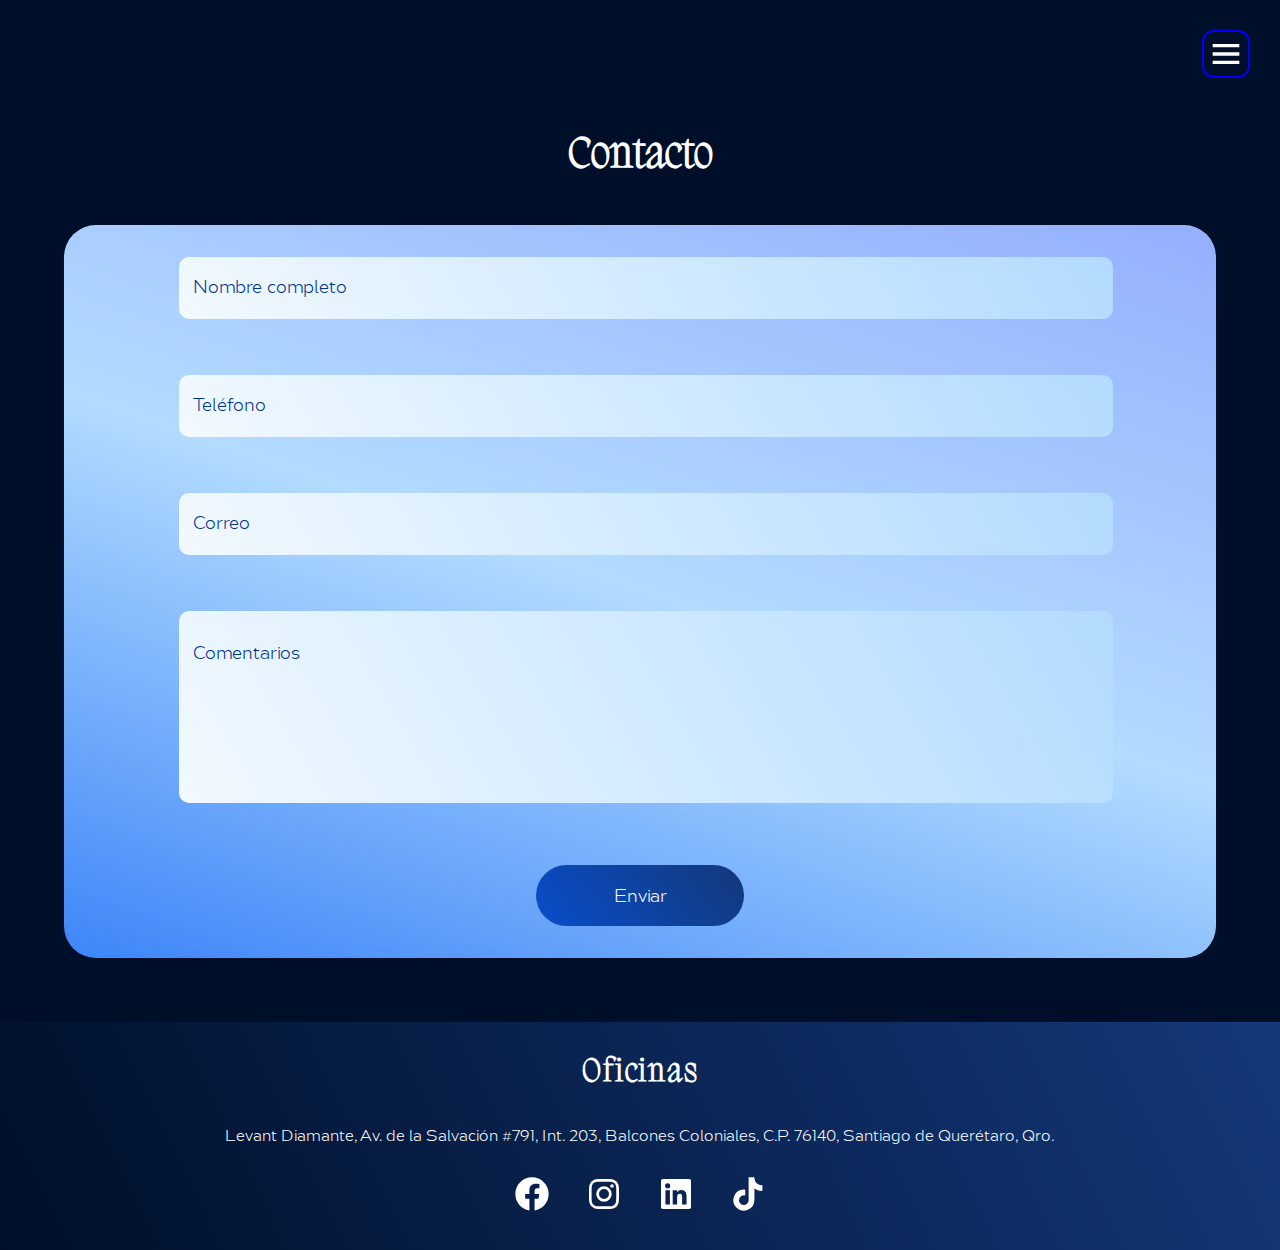
==== contacto.html @ 682bf5ca "structure and design of the pages" ====
<!DOCTYPE html>
<html lang="en">
<head>
    <meta charset="UTF-8">
    <meta http-equiv="X-UA-Compatible" content="IE=edge">
    <meta name="viewport" content="width=device-width, initial-scale=1.0">
    <title>DOOD | Contacto</title>
    <link rel="stylesheet" href="style.css">
</head>
<body class="bgcolor">
    <header class="header">
        <img src="./images/menu-white.svg" alt="Menú de navegación" class="menu menu--dark">
        <nav class="nav-menu">
            <a href="index.html" class="nav__link">Inicio</a>
            <a href="nosotros.html" class="nav__link">Nosotros</a>
            <a href="proyectos.html" class="nav__link">Proyectos</a>
            <a href="contacto.html" class="nav__link">Contacto</a>
        </nav>
    </header>
    <main class="main">
        <h2 class="title contact__title">
            Contacto
        </h2>
        <form action="" method="post" class="form">
            <div class="input-holder">
                <input type="text"  name="nombre" id="nombre" class="input" placeholder="Nombre completo">
                <label for="nombre" class="label">Nombre completo</label>
            </div>
            <div class="input-holder">
                <input type="tel" name="telefono" id="telefono" class="input" placeholder="Teléfono" minlength="10" maxlength="10">
                <label for="telefono" class="label">Teléfono</label>
            </div>
            <div class="input-holder">
                <input type="email" name="correo" id="correo" class="input" placeholder="Correo">
                <label for="correo" class="label">Correo</label>
            </div>
            <div class="input-holder">
                <textarea name="comentarios" id="comentarios" cols="30" rows="10" placeholder="Comentarios" class="input input--area"></textarea>
                <label for="comentarios" class="label label--area">Comentarios</label>
            </div>
            <button type="submit" class="button button--blue">Enviar</button>
        </form>
    </main>
    <footer class="footer footer-us">
        <section class="footer__container container">
            <h3 class="footer__title">
                Oficinas
            </h3>
            <div class="footer__address">Levant Diamante, Av. de la Salvación #791, Int. 203, Balcones Coloniales, C.P. 76140, Santiago de Querétaro, Qro.</div>
            <div class="footer__social">
                <a href="" class="footer__media">
                    <img src="./images/media/fb-white.svg" alt="Facebook">
                </a>
                <a href="" class="footer__media">
                    <img src="./images/media/ig-white.svg" alt="Instagram">
                </a>
                <a href="" class="footer__media">
                    <img src="./images/media/in-white.svg" alt="LinkedIn">
                </a>
                <a href="" class="footer__media">
                    <img src="./images/media/tiktok-white.svg" alt="TikTok">
                </a>
            </div>
        </section>
    </footer>
    <script src="main.js"></script>
</body>
</html>
---- style.css ----
:root {
    --blue: #025af5;
    --dark-blue: #14387A;
    --light-blue: #C5D2FF;
    --shadow: #14387A40;
    --king-blue: #00338A;
    --very-dark-blue: #000F29;
    --button-blue: #084ECB;
    --form-blue1: #94AFFE;
    --form-blue2: #B2DBFF;
    --form-blue3: #3D85F8;
    --input-gray: #F2F9FF;
    --input--blue: #A0B2CE;
    --black-azell: #101820;
    --green-azell: #38D430;
    --black-urbk: #0F1011;

}

@font-face {
    font-family: 'BwAleta';
    src: url('./fonts/BwAletaNo20-Light.ttf');
}

@font-face {
    font-family: 'Migra';
    src: url('./fonts/Migra-Extralight.otf');
}

* {
    box-sizing: border-box;
}

*,
*:before,
*:after {
    box-sizing: inherit;
}

.container {
    width: 90%;
    /* background-color: rgb(223, 104, 104); */
    overflow: hidden;
    margin: 0 auto;
}

body {
    margin: 0;
    font-family: BwAleta;
    min-height: 100vh;
    display: grid;
    grid-template-rows: 1fr auto;

}

.menu {
    position: fixed;
    z-index: 10;
    top: 30px;
    right: 30px;
    background-color: #fff;
    width: 40px;
    height: 40px;
    padding: 2px;
    cursor: pointer;
    border-radius: 12px;
    border: 2px solid blue;
    /* box-shadow: 0 0 6px rgba(0, 0, 0, 0.5); */

}

.nav-menu {
    position: fixed;
    top: 0;
    right: 0;
    width: 100%;
    height: 50%;
    background-color: rgba(129, 171, 182, 0.473);
    padding: 2em 0;
    display: flex;
    flex-direction: column;
    justify-content: center;
    align-items: center;
    gap: 2.4em;
    backdrop-filter: blur(2px);
    transform: translateY(-110%);
    border-bottom-left-radius: 40px;
    border-bottom-right-radius: 40px;
    transition: all 200ms ease-in-out;
}

.show {
    transform: translateY(0);
}

.nav__link {
    text-decoration: none;
    color: #fff;
    font-size: 1.2em;
}

.hero {}

.logo {
    width: 90%;
    height: 100vh;
    display: block;
    margin: 0 auto;
    object-fit: contain;
}

.hero__info {
    display: flex;
    flex-direction: column;
    align-items: center;
    gap: 1.2em;
}

.square {
    width: 95%;
    height: 180px;
    border: 2px solid var(--light-blue);
    border-radius: 45px;
    display: flex;
    justify-content: space-between;
    gap: 1em;
    align-items: center;
}

.square__title {
    height: 100%;
    width: 30%;
    text-align: center;
    line-height: 180px;
    font-size: 1.3em;
    padding: 0 20px;
    border-radius: 45px;
    transition: all 500ms ease;

}

.square__title:hover {
    box-shadow: 0 0 0px 2px var(--dark-blue);
    color: var(--blue);
    width: 100%;
}

/* .square__title:hover::after{
    content: 'Nuestra razón de hacer lo que hacemos';
    height: 100%;
    margin-left: auto;
    color: black;
    font-size: 16px;
} */
.square__title:hover+.square__paragraph {
    display: none;
}

.button {
    display: block;
    background-color: var(--dark-blue);
    border-radius: 2em;
    color: #fff;
    padding: 1em 3em;
    margin: 2em auto;
    font-size: inherit;
    font-family: BwAleta;
    border: none;
    background: -webkit-linear-gradient(50deg, var(--light-blue), var(--king-blue));
    background: linear-gradient(50deg, var(--light-blue), var(--king-blue));
}

.portfolio__title {
    text-align: center;
    margin-bottom: 5em;
}

.card {
    width: 90%;
    height: 160px;
    box-shadow: 0 0 2px 2px black;
    margin: 0 auto 2em;
    border-radius: 1em;
    box-shadow: 0px 0px 15px 2px var(--shadow);
    -webkit-box-shadow: 0px 0px 15px 2px var(--shadow);
    -moz-box-shadow: 0px 0px 15px 2px var(--shadow);
}


/* footer */
.footer {
    width: 100%;
    background: -webkit-linear-gradient(64deg, #fff, var(--light-blue));
    background: linear-gradient(64deg, #fff, var(--light-blue));
}


.footer__title {
    text-align: center;
    font-family: Migra;
    font-size: 2em;
    letter-spacing: 2px;
}

.footer__address {
    width: 90%;
    font-size: 14px;
    margin: 0 auto 2em;
    text-align: center;
    line-height: 1.5;
}

.footer__social {
    display: flex;
    margin-bottom: 2em;
    justify-content: center;
    gap: 2em;
}

.footer__media img {
    width: 40px;
    height: 40px;
}

/* Styles for page nosotros */
.bgcolor {
    background-color: var(--very-dark-blue);
}

.main {
    background-color: var(--very-dark-blue);
    color: #FFF;
    width: 100%;
    overflow: hidden;
    font-family: Migra;
}

.menu--dark {
    background-color: var(--very-dark-blue);
    color: #FFF;
}

.title {
    font-family: Migra;
    font-size: 2.7em;
    margin: 3em 0 1.6em;
    text-align: center;
}

.team {
    display: flex;
    flex-wrap: wrap;
    justify-content: center;
    gap: 2em;
    width: 90%;
    margin: 0 auto;
}

.team__content {
    display: flex;
    flex-direction: column;
    justify-content: center;
    align-items: center;
}

.avatar__container {
    width: 140px;
    background: var(--king-blue);
    box-shadow: 0 0 20px 5px var(--king-blue);
    border-radius: 50%;
}

.avatar {
    width: 100%;
    display: block;
}

.avatar__name {
    font-size: 1.2em;
    margin-bottom: 0;
    letter-spacing: 1.4px;
}

.avatar__info {
    margin-top: 4px;
    font-size: 11px;
    font-family: BwAleta;
}

/* Styles for metodology */
.metodology {
    display: flex;
    flex-direction: column;
    width: 90%;
    margin: 0 auto;
}

.metodology__title {
    margin: 2em 0 1em;
}

.metodology__content {
    display: flex;
    flex-wrap: wrap;
    justify-content: center;
    align-items: center;
    row-gap: 4em;
}

.metodology__item {
    width: 140px;
    height: 140px;
    padding: 1em;
    display: flex;
    flex-direction: column;
    justify-content: center;
    align-items: center;

}

.metodology__img {
    display: block;
    width: auto;
    height: 130px;
    opacity: 0.5;
}

.metodology__text {
    font-family: BwAleta;
    margin-top: 2em;
}

/* Styles for allies section  */
.allies {
    background-color: #FFF;
    border-radius: 1em;
    color: #000;
    width: 90%;
    margin: 0 auto;
}

.allies__title {
    padding-top: 1em;
    margin-top: 2em;
}

.allies__content {
    width: 100%;
    display: flex;
    flex-wrap: wrap;
    justify-content: center;
    align-items: center;
    margin: 0 auto 7em;
    padding-bottom: 2em;
    gap: 1em;
}

.ally__item {
    border: 1px solid var(--king-blue);
    width: 120px;
    height: 45px;
    display: flex;
    align-items: center;
    padding: 1em;
    border-radius: 1em;
    transition: all 100ms ease-in;
}

.ally__container-icon {
    margin: 0;
    width: 50px;
    height: 55px;
    display: grid;
    place-items: center;
}

.ally__icon {
    width: 35px;
    height: 50px;
    -webkit-mask-size: 100%;
    mask-size: 100%;
    -webkit-mask-repeat: no-repeat;
    mask-repeat: no-repeat;
    -webkit-mask-position: center;
    mask-position: center;
}

.ally__logo {
    display: block;
    width: 65px;
    margin-left: auto;
    -webkit-mask-size: 100%;
    -webkit-mask-repeat: no-repeat;
    mask-repeat: no-repeat;
    -webkit-mask-position: center;
    mask-position: center;
    mask-size: 100%;
}
.icon--azell{
    -webkit-mask-image: url('./images/allies/Icono\ azell.svg');
    mask-image: url('./images/allies/Icono\ azell.svg');
    background-color: black;  
}
.ally__item--azell:hover{
    background-color: var(--black-azell); 
    box-shadow: 0 4px 10px var(--black-azell);
    /* transform: scale(1.001); */
    border: none;
}
.ally__item--azell:hover .icon--azell{
    background-color: var(--green-azell); 
}
.ally__logo--azell{
    height: 50px;
    -webkit-mask-image: url('./images/allies/Azell.svg');
    mask-image: url('./images/allies/Azell.svg');
    background-color: black;  
    
}
.ally__item--azell:hover .ally__logo--azell{
    background-color: #FFF; 
}
.ally__item--urbk:hover{
    background-color: var(--black-urbk); 
    box-shadow: 0 4px 10px var(--black-urbk);
    transform: scale(1.001);
    border: none;
}
.ally__item--urbk:hover .icon--urbk{
    background-color: #fff;
}
.icon--urbk{
    -webkit-mask-image: url('./images/allies/U.svg');
    mask-image: url('./images/allies/U.svg');
    background-color: black;  
}
.ally__item--urbk:hover .ally__logo--urbk{
    background-color: #FFF; 
}
.ally__logo--urbk{
    height: 50px;
    -webkit-mask-image: url('./images/allies/Urbk.svg');
    mask-image: url('./images/allies/Urbk.svg');
    background-color: black; 
}


.footer-us {
    background: -webkit-linear-gradient(64deg, var(--very-dark-blue), var(--dark-blue));
    background: linear-gradient(64deg, var(--very-dark-blue), var(--dark-blue));
    color: #FFF;
}

/* Styles for projects page */
.projects {
    margin-bottom: 6em;
}

.projects__title {
    margin-left: auto;
    margin-right: auto;
    width: 70%;
    color: var(--very-dark-blue);
}

.button--blue {
    width: 192px;
    padding: 1.3em 0.5em;
    background: -webkit-linear-gradient(50deg, var(--button-blue), var(--dark-blue));
    background: linear-gradient(50deg, var(--button-blue), var(--dark-blue));
}

/* Styles for contact page */
.contact__title {
    margin-bottom: 1em;
}

.form {
    min-height: 640px;
    width: 90%;
    display: flex;
    flex-direction: column;
    margin: 0 auto 4em;
    align-items: center;
    background: -webkit-linear-gradient(199deg, var(--form-blue1), var(--form-blue2), var(--form-blue3));
    background: linear-gradient(199deg, var(--form-blue1), var(--form-blue2), var(--form-blue3));
    border-radius: 2em;
}

.input-holder {
    transition: 300ms all;
    width: 80%;
}

.label {
    display: block;
    font-size: 1em;
    padding-left: 14px;
    padding-top: 4px;
    font-family: BwAleta;
    color: var(--king-blue);
    transform: translateY(-46px);
    transform-origin: 0 0;
    transition: all 300ms;
}
.label--area{
    transform: translateY(-170px);
}

.input {
    width: 100%;
    height: 60px;
    padding-left: 10px;
    border: none;
    border-radius: 10px;
    font-size: 1em;
    font-family: BwAleta;
    color: var(--king-blue);
    box-shadow: none;
    background: -webkit-linear-gradient(59deg, var(--input-gray), var(--form-blue2));
    background: linear-gradient(59deg, var(--input-gray), var(--form-blue2));
    transition: all 500ms;
}
.input:focus{
    outline: none;
}

.input::placeholder {
    color: transparent;
}

.input:focus+.label,
.input:not(:placeholder-shown)+.label {
    opacity: 0.8;
    transform: translateY(-60px) scale(0.6);
}
.input--area:focus+.label,
.input--area:not(:placeholder-shown)+.label {
    opacity: 0.8;
    transform: translateY(-190px) scale(0.6);
}

.input:first-child {
    margin-top: 2em;
}

.input--area {
    height: 160px;
    resize: none;
    padding-top: 30px;
}
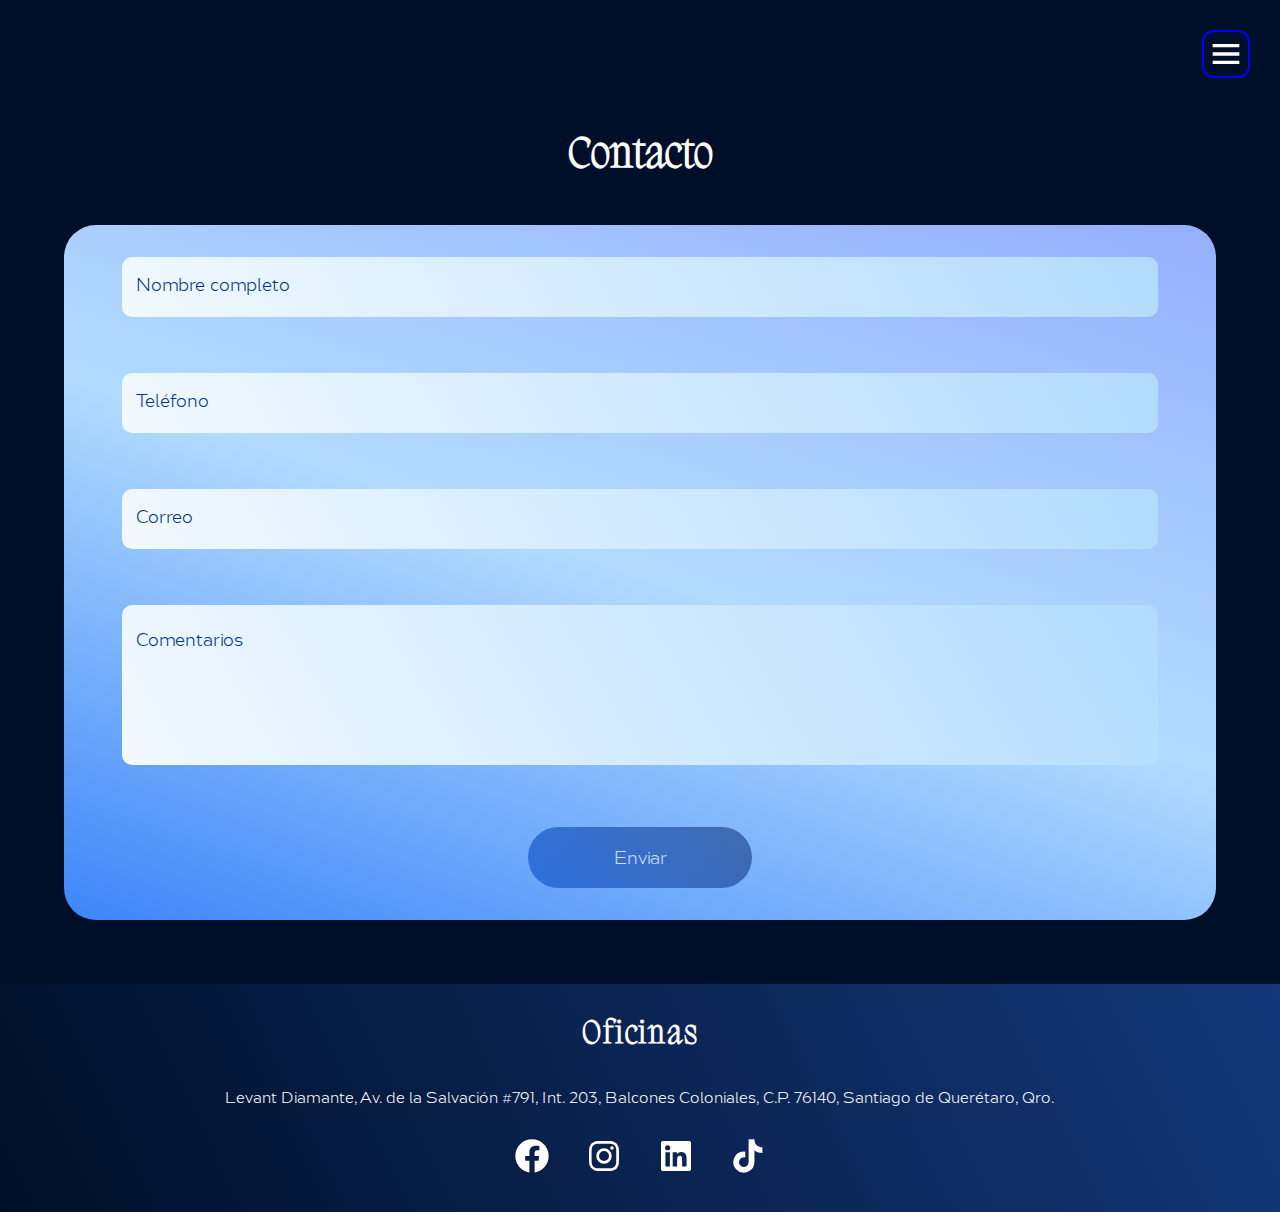
==== commit 4840ede8: "feat: form validation" ====
--- a/contacto.html
+++ b/contacto.html
@@ -14,7 +14,7 @@
             <a href="index.html" class="nav__link">Inicio</a>
             <a href="nosotros.html" class="nav__link">Nosotros</a>
             <a href="proyectos.html" class="nav__link">Proyectos</a>
-            <a href="contacto.html" class="nav__link">Contacto</a>
+            <a href="contacto.html" class="nav__link active">Contacto</a>
         </nav>
     </header>
     <main class="main">
@@ -23,22 +23,22 @@
         </h2>
         <form action="" method="post" class="form">
             <div class="input-holder">
-                <input type="text"  name="nombre" id="nombre" class="input" placeholder="Nombre completo">
+                <input type="text"  name="nombre" id="nombre" class="input" placeholder="Nombre completo" required oninput="toggleButton()">
                 <label for="nombre" class="label">Nombre completo</label>
             </div>
             <div class="input-holder">
-                <input type="tel" name="telefono" id="telefono" class="input" placeholder="Teléfono" minlength="10" maxlength="10">
+                <input type="tel" name="telefono" id="telefono" class="input" placeholder="Teléfono" minlength="10" maxlength="10" required oninput="toggleButton()">
                 <label for="telefono" class="label">Teléfono</label>
             </div>
             <div class="input-holder">
-                <input type="email" name="correo" id="correo" class="input" placeholder="Correo">
+                <input type="email" name="correo" id="correo" class="input" placeholder="Correo" required oninput="toggleButton()">
                 <label for="correo" class="label">Correo</label>
             </div>
             <div class="input-holder">
                 <textarea name="comentarios" id="comentarios" cols="30" rows="10" placeholder="Comentarios" class="input input--area"></textarea>
                 <label for="comentarios" class="label label--area">Comentarios</label>
             </div>
-            <button type="submit" class="button button--blue">Enviar</button>
+            <button type="submit" class="button button--blue" id="btn_send" disabled>Enviar</button>
         </form>
     </main>
     <footer class="footer footer-us">
--- a/style.css
+++ b/style.css
@@ -14,6 +14,20 @@
     --black-azell: #101820;
     --green-azell: #38D430;
     --black-urbk: #0F1011;
+    --black-tarky: #161C21;
+    --red-tarky: #F32735;
+    --white-billnex: #F3F7F9;
+    --yellow-billnex: #FFCA29;
+    --orange-billnex: #F79720;
+    --white-xride: #EDF1F9;
+    --blue-sheltec: #0A1930;
+    --pink-volk: #FF004A;
+    --pink-real: #F3B2DB;
+    --white-kurgan: #F6FAF5;
+    --blue-kurgan: #65C6C1;
+    --black-vivac: #042224;
+    --orange-tb:#FF5100;
+    --black-bruker:#2D2A26;
 
 }
 
@@ -55,7 +69,7 @@
 
 .menu {
     position: fixed;
-    z-index: 10;
+    z-index: 11;
     top: 30px;
     right: 30px;
     background-color: #fff;
@@ -74,15 +88,17 @@
     top: 0;
     right: 0;
     width: 100%;
-    height: 50%;
-    background-color: rgba(129, 171, 182, 0.473);
+    height: 260px;
+    background-color: rgba(176, 169, 218, 0.473);
     padding: 2em 0;
     display: flex;
     flex-direction: column;
     justify-content: center;
     align-items: center;
     gap: 2.4em;
-    backdrop-filter: blur(2px);
+    z-index: 10;
+    backdrop-filter: blur(4px);
+    -webkit-backdrop-filter: blur(4px);
     transform: translateY(-110%);
     border-bottom-left-radius: 40px;
     border-bottom-right-radius: 40px;
@@ -98,15 +114,36 @@
     color: #fff;
     font-size: 1.2em;
 }
+.active{
+    color: var(--blue);
+}
 
 .hero {}
-
+/* .hero{
+    width: 100%;
+    background-image: url('./images/Aros.svg');
+    background-repeat: no-repeat;
+    background-position: -50% top;
+    background-size: contain;
+} */
+.aro__container{
+    margin: 0;
+    width: 100%;
+    transform: translateY(-50%);
+}
+.aro__img{
+    width: 100%;
+    display: block;
+}
 .logo {
     width: 90%;
-    height: 100vh;
+    /* height: 50vh; */
     display: block;
-    margin: 0 auto;
+    margin: 0 auto 14em;
     object-fit: contain;
+}
+*{
+    border: 1px solid reda;
 }
 
 .hero__info {
@@ -114,6 +151,7 @@
     flex-direction: column;
     align-items: center;
     gap: 1.2em;
+    width: 100%;
 }
 
 .square {
@@ -129,30 +167,56 @@
 
 .square__title {
     height: 100%;
-    width: 30%;
-    text-align: center;
+    width: 90px;
     line-height: 180px;
     font-size: 1.3em;
-    padding: 0 20px;
     border-radius: 45px;
     transition: all 500ms ease;
-
+    box-shadow: 0 0 0px 2px var(--dark-blue);
+    overflow: hidden;
+    display: flex;
+
+}
+.question{
+    width: 90px;
+    /* text-align: center; */
+    padding: 0 18px;
+}
+.question--padding{
+    padding: 0 14px;
+}
+.square__paragraph--hide{
+    width: 0;
+    opacity: 0;
+    /* width: 100%; */
+    color: #000;
+    font-size: 16px;
+    
+    line-height: 1.5;
+    display: grid;
+    place-items: center;
+}
+.square__paragraph{
+    width: calc( 100% - 90px);
+    text-align: center;
 }
 
 .square__title:hover {
     box-shadow: 0 0 0px 2px var(--dark-blue);
     color: var(--blue);
-    width: 100%;
-}
-
-/* .square__title:hover::after{
-    content: 'Nuestra razón de hacer lo que hacemos';
-    height: 100%;
-    margin-left: auto;
-    color: black;
-    font-size: 16px;
-} */
-.square__title:hover+.square__paragraph {
+    text-align: left;
+    width: 100%;
+}
+
+.square__title:hover .square__paragraph--hide {
+    opacity: 1;
+    margin-left: 2em;
+    width: auto;
+  
+}
+
+.square__title:hover~.square__paragraph {
+    width: 0;
     display: none;
 }
 
@@ -168,14 +232,17 @@
     border: none;
     background: -webkit-linear-gradient(50deg, var(--light-blue), var(--king-blue));
     background: linear-gradient(50deg, var(--light-blue), var(--king-blue));
-}
+    cursor: pointer;
+
+}
+
 
 .portfolio__title {
     text-align: center;
-    margin-bottom: 5em;
-}
-
-.card {
+    margin-bottom: 2em;
+}
+
+/* .card {
     width: 90%;
     height: 160px;
     box-shadow: 0 0 2px 2px black;
@@ -184,7 +251,15 @@
     box-shadow: 0px 0px 15px 2px var(--shadow);
     -webkit-box-shadow: 0px 0px 15px 2px var(--shadow);
     -moz-box-shadow: 0px 0px 15px 2px var(--shadow);
-}
+} */
+.card__img{
+    width: 100%;
+    margin: 0 auto;
+    /* box-shadow: 0px 0px 15px 2px var(--shadow);
+    -webkit-box-shadow: 0px 0px 15px 2px var(--shadow);
+    -moz-box-shadow: 0px 0px 15px 2px var(--shadow); */
+}
+
 
 
 /* footer */
@@ -265,8 +340,8 @@
 
 .avatar__container {
     width: 140px;
-    background: var(--king-blue);
-    box-shadow: 0 0 20px 5px var(--king-blue);
+    background: #3e71cb;
+    box-shadow: 0 0 20px 5px #3e71cb;
     border-radius: 50%;
 }
 
@@ -358,7 +433,7 @@
 .ally__item {
     border: 1px solid var(--king-blue);
     width: 120px;
-    height: 45px;
+    height: 40px;
     display: flex;
     align-items: center;
     padding: 1em;
@@ -377,8 +452,8 @@
 .ally__icon {
     width: 35px;
     height: 50px;
-    -webkit-mask-size: 100%;
-    mask-size: 100%;
+    -webkit-mask-size: contain;
+    mask-size: contain;
     -webkit-mask-repeat: no-repeat;
     mask-repeat: no-repeat;
     -webkit-mask-position: center;
@@ -396,54 +471,340 @@
     mask-position: center;
     mask-size: 100%;
 }
-.icon--azell{
+
+.icon--azell {
     -webkit-mask-image: url('./images/allies/Icono\ azell.svg');
     mask-image: url('./images/allies/Icono\ azell.svg');
-    background-color: black;  
-}
-.ally__item--azell:hover{
-    background-color: var(--black-azell); 
+    background-color: black;
+}
+
+.ally__item--azell:hover {
+    background-color: var(--black-azell);
     box-shadow: 0 4px 10px var(--black-azell);
-    /* transform: scale(1.001); */
-    border: none;
-}
-.ally__item--azell:hover .icon--azell{
-    background-color: var(--green-azell); 
-}
-.ally__logo--azell{
+    border: 1px solid var(--black-azell);
+}
+
+.ally__item--azell:hover .icon--azell {
+    background-color: var(--green-azell);
+}
+
+.ally__logo--azell {
     height: 50px;
     -webkit-mask-image: url('./images/allies/Azell.svg');
     mask-image: url('./images/allies/Azell.svg');
-    background-color: black;  
-    
-}
-.ally__item--azell:hover .ally__logo--azell{
-    background-color: #FFF; 
-}
-.ally__item--urbk:hover{
-    background-color: var(--black-urbk); 
+    background-color: black;
+
+}
+
+.ally__item--azell:hover .ally__logo--azell {
+    background-color: #FFF;
+}
+
+/* Urbk */
+.ally__item--urbk:hover {
+    background-color: var(--black-urbk);
     box-shadow: 0 4px 10px var(--black-urbk);
-    transform: scale(1.001);
-    border: none;
-}
-.ally__item--urbk:hover .icon--urbk{
-    background-color: #fff;
-}
-.icon--urbk{
-    -webkit-mask-image: url('./images/allies/U.svg');
-    mask-image: url('./images/allies/U.svg');
-    background-color: black;  
-}
-.ally__item--urbk:hover .ally__logo--urbk{
-    background-color: #FFF; 
-}
-.ally__logo--urbk{
+    border: 1px solid var(--black-urbk);
+}
+
+.ally__item--urbk:hover .icon--urbk {
+    background-image: url('./images/allies/Icono_UrbkLegal@3x2.png');
+}
+
+.icon--urbk {
+    background-image: url('./images/allies/U.svg');
+    background-size:  contain;
+    background-repeat:  no-repeat;
+    background-position:  center;
+}
+
+.ally__item--urbk:hover .ally__logo--urbk {
+    background-color: #FFF;
+}
+
+.ally__logo--urbk {
     height: 50px;
     -webkit-mask-image: url('./images/allies/Urbk.svg');
     mask-image: url('./images/allies/Urbk.svg');
-    background-color: black; 
-}
-
+    background-color: black;
+}
+
+/* tarky */
+.icon--tarky {
+    -webkit-mask-image: url('./images/allies/T.svg');
+    mask-image: url('./images/allies/T.svg');
+    background-color: black;
+}
+
+.ally__item--tarky:hover {
+    background-color: var(--black-tarky);
+    box-shadow: 0 4px 10px var(--black-tarky);
+    border: 1px solid var(--black-tarky);
+}
+
+.ally__item--tarky:hover .icon--tarky {
+    background-color: var(--red-tarky);
+}
+
+.ally__logo--tarky {
+    height: 50px;
+    -webkit-mask-image: url('./images/allies/Tarky.svg');
+    mask-image: url('./images/allies/Tarky.svg');
+    background-color: black;
+
+}
+
+.ally__item--tarky:hover .ally__logo--tarky {
+    background-color: #FFF;
+}
+
+/* billnex */
+.icon--billnex {
+    -webkit-mask-image: url('./images/allies/Billnex\ icon.svg');
+    mask-image: url('./images/allies/Billnex\ icon.svg');
+    background-color: black;
+}
+
+.ally__item--billnex:hover {
+    background: -webkit-linear-gradient(64deg, var(--yellow-billnex), var(--orange-billnex));
+    background: linear-gradient(64deg, var(--yellow-billnex), var(--orange-billnex));
+    box-shadow: 0 4px 10px rgb(20, 20, 20);
+    /* border: 1px solid var(--yellow-billnex); */
+    border-image: -webkit-linear-gradient(64deg, var(--yellow-billnex), var(--orange-billnex));
+    border-image: linear-gradient(64deg, var(--yellow-billnex), var(--orange-billnex));
+    border-width: 1px;
+    border-style: solid;
+
+}
+
+.ally__item--billnex:hover .icon--billnex {
+    background-color: var(--white-billnex);
+}
+
+.ally__logo--billnex {
+    height: 50px;
+    -webkit-mask-image: url('./images/allies/Billnex\ logo.svg');
+    mask-image: url('./images/allies/Billnex\ logo.svg');
+    background-color: black;
+
+}
+
+.ally__item--billnex:hover .ally__logo--billnex {
+    background-color: var(--white-billnex);
+}
+
+/* xride */
+.icon--xride {
+    -webkit-mask-image: url('./images/allies/Xride\ icon.svg');
+    mask-image: url('./images/allies/Xride\ icon.svg');
+    background: #000;
+}
+
+.ally__item--xride:hover {
+    background: #000;
+    box-shadow: 0 4px 10px #000;
+    border: 1px solid #000;
+}
+
+.ally__item--xride:hover .icon--xride {
+    background-color: var(--white-xride);
+}
+
+.ally__logo--xride {
+    height: 50px;
+    background-image: url('./images/allies/Xride-logo.svg');
+    background-size:  contain;
+    background-repeat:  no-repeat;
+    background-position:  center;
+}
+
+.ally__item--xride:hover .ally__logo--xride {
+    background-image: url('./images/allies/Xride-logo-white.svg');
+}
+/* Bruker */
+.icon--bruker {
+    background-image: url('./images/allies/Escudo.svg');
+    background-size:  contain;
+    background-repeat:  no-repeat;
+    background-position:  center;
+}
+
+.ally__item--bruker:hover {
+    background: var(--black-bruker);
+    box-shadow: 0 4px 10px #000;
+    border: 1px solid var(--black-bruker);
+}
+
+.ally__item--bruker:hover .icon--bruker {
+    background-image: url('./images/allies/Escudo@3x.png');
+}
+
+.ally__logo--bruker {
+    height: 50px;
+    background-image: url('./images/allies/Bruker.svg');
+    background-size:  contain;
+    background-repeat:  no-repeat;
+    background-position:  center;
+}
+.ally__item--bruker:hover .ally__logo--bruker {
+    background-image: url('./images/allies/Bruker@3x.png');
+}
+/* sheltec */
+.icon--sheltec {
+    -webkit-mask-image: url('./images/allies/Sheltec\ icon.svg');
+    mask-image: url('./images/allies/Sheltec\ icon.svg');
+    background-color: #000;
+}
+
+.ally__item--sheltec:hover {
+    background: var(--blue-sheltec);
+    box-shadow: 0 4px 10px var(--blue-sheltec);
+    border: 1px solid var(--blue-sheltec);
+}
+
+.ally__item--sheltec:hover .icon--sheltec {
+    background-color: #fff;
+}
+
+.ally__logo--sheltec {
+    height: 50px;
+    background-image: url('./images/allies/Sheltec\ logo.svg');
+    background-size:  contain;
+    background-repeat:  no-repeat;
+    background-position:  center;
+
+}
+
+.ally__item--sheltec:hover .ally__logo--sheltec {
+    background-image: url('./images/allies/Sheltec\ logo-white.svg');
+}
+
+/* Volk */
+.icon--volk {
+    background-image: url('./images/allies/Icono\ volk.svg');
+    background-size:  contain;
+    background-repeat:  no-repeat;
+    background-position:  center;
+}
+
+.ally__item--volk:hover {
+    background: var(--pink-volk);
+    box-shadow: 0 4px 10px #000;
+    border: 1px solid var(--pink-volk);
+}
+
+.ally__item--volk:hover .icon--volk {
+    background-image: url('./images/allies/icono\ metal\ volk@3x2.png');
+}
+
+.ally__logo--volk {
+    height: 50px;
+    -webkit-mask-image: url('./images/allies/Logo\ volk.svg');
+    mask-image: url('./images/allies/Logo\ volk.svg');
+    background-color: #000;
+}
+
+.ally__item--volk:hover .ally__logo--volk {
+    background-color: #fff;
+}
+
+/* TigerBox */
+.icon--tb {
+    background-image: url('./images/allies/Icono\ negro\ tb.svg');
+    background-size:  contain;
+    background-repeat:  no-repeat;
+    background-position:  center;
+}
+
+.ally__item--tb:hover {
+    background: var(--orange-tb);
+    box-shadow: 0 4px 10px #000;
+    border: 1px solid var(--orange-tb);
+}
+
+.ally__item--tb:hover .icon--tb {
+    background-image: url('./images/allies/Icono\ tb@3x.png');
+}
+
+.ally__logo--tb {
+    height: 50px;
+    -webkit-mask-image: url('./images/allies/tb.svg');
+    mask-image: url('./images/allies/tb.svg');
+    background-color: #000;
+}
+
+/* Real Arteaga */
+.icon--real {
+    -webkit-mask-image: url('./images/allies/Icono.svg');
+    mask-image: url('./images/allies/Icono.svg');
+    background-color: #000;
+}
+
+.ally__item--real:hover {
+    background: var(--pink-real);
+    box-shadow: 0 4px 10px #000;
+    border: 1px solid var(--pink-real);
+}
+
+.ally__logo--real {
+    height: 50px;
+    -webkit-mask-image: url('./images/allies/Real.svg');
+    mask-image: url('./images/allies/Real.svg');
+    background-color: #000;
+}
+
+/* Kurgan*/
+.icon--kurgan {
+    -webkit-mask-image: url('./images/allies/Kurgan\ icon.svg');
+    mask-image: url('./images/allies/Kurgan\ icon.svg');
+    background-color: #000;
+}
+
+.ally__item--kurgan:hover {
+    background: -webkit-linear-gradient(64deg, var(--white-kurgan), var(--blue-kurgan));
+    background: linear-gradient(64deg, var(--white-kurgan), var(--blue-kurgan));
+    box-shadow: 0 4px 10px #000;
+    /* border: 1px solid var(--blue-kurgan); */
+    border-image: -webkit-linear-gradient(64deg, var(--white-kurgan), var(--blue-kurgan));
+    border-image: linear-gradient(64deg, var(--white-kurgan), var(--blue-kurgan));
+    border-width: 1px;
+    border-style: solid;
+}
+
+.ally__logo--kurgan {
+    height: 50px;
+    -webkit-mask-image: url('./images/allies/Kurgan\ logo.svg');
+    mask-image: url('./images/allies/Kurgan\ logo.svg');
+    background-color: #000;
+}
+
+/* Vivac */
+.icon--vivac {
+    -webkit-mask-image: url('./images/allies/Icono\ Vivac.svg');
+    mask-image: url('./images/allies/Icono\ Vivac.svg');
+    background-color: #000;
+}
+
+.ally__item--vivac:hover {
+    background: var(--black-vivac);
+    box-shadow: 0 4px 10px #000;
+    border: 1px solid var(--black-vivac);
+}
+
+.ally__item--vivac:hover .icon--vivac {
+    background-color: #fff;
+}
+
+.ally__logo--vivac {
+    height: 50px;
+    -webkit-mask-image: url('./images/allies/Vivac.svg');
+    mask-image: url('./images/allies/Vivac.svg');
+    background-color: #000;
+}
+
+.ally__item--vivac:hover .ally__logo--vivac {
+    background-color: #fff;
+}
 
 .footer-us {
     background: -webkit-linear-gradient(64deg, var(--very-dark-blue), var(--dark-blue));
@@ -465,9 +826,14 @@
 
 .button--blue {
     width: 192px;
-    padding: 1.3em 0.5em;
+    padding: 1.3em 1em;
+    border-radius: 42px;
     background: -webkit-linear-gradient(50deg, var(--button-blue), var(--dark-blue));
     background: linear-gradient(50deg, var(--button-blue), var(--dark-blue));
+}
+.button--blue:disabled{
+    opacity: 0.6;
+    cursor: not-allowed;
 }
 
 /* Styles for contact page */
@@ -489,7 +855,7 @@
 
 .input-holder {
     transition: 300ms all;
-    width: 80%;
+    width: 90%;
 }
 
 .label {
@@ -503,13 +869,15 @@
     transform-origin: 0 0;
     transition: all 300ms;
 }
-.label--area{
-    transform: translateY(-170px);
+
+.label--area {
+    transform: translateY(-145px);
 }
 
 .input {
     width: 100%;
     height: 60px;
+    box-sizing: border-box;
     padding-left: 10px;
     border: none;
     border-radius: 10px;
@@ -521,7 +889,8 @@
     background: linear-gradient(59deg, var(--input-gray), var(--form-blue2));
     transition: all 500ms;
 }
-.input:focus{
+
+.input:focus {
     outline: none;
 }
 
@@ -534,10 +903,11 @@
     opacity: 0.8;
     transform: translateY(-60px) scale(0.6);
 }
+
 .input--area:focus+.label,
 .input--area:not(:placeholder-shown)+.label {
     opacity: 0.8;
-    transform: translateY(-190px) scale(0.6);
+    transform: translateY(-165px) scale(0.6);
 }
 
 .input:first-child {
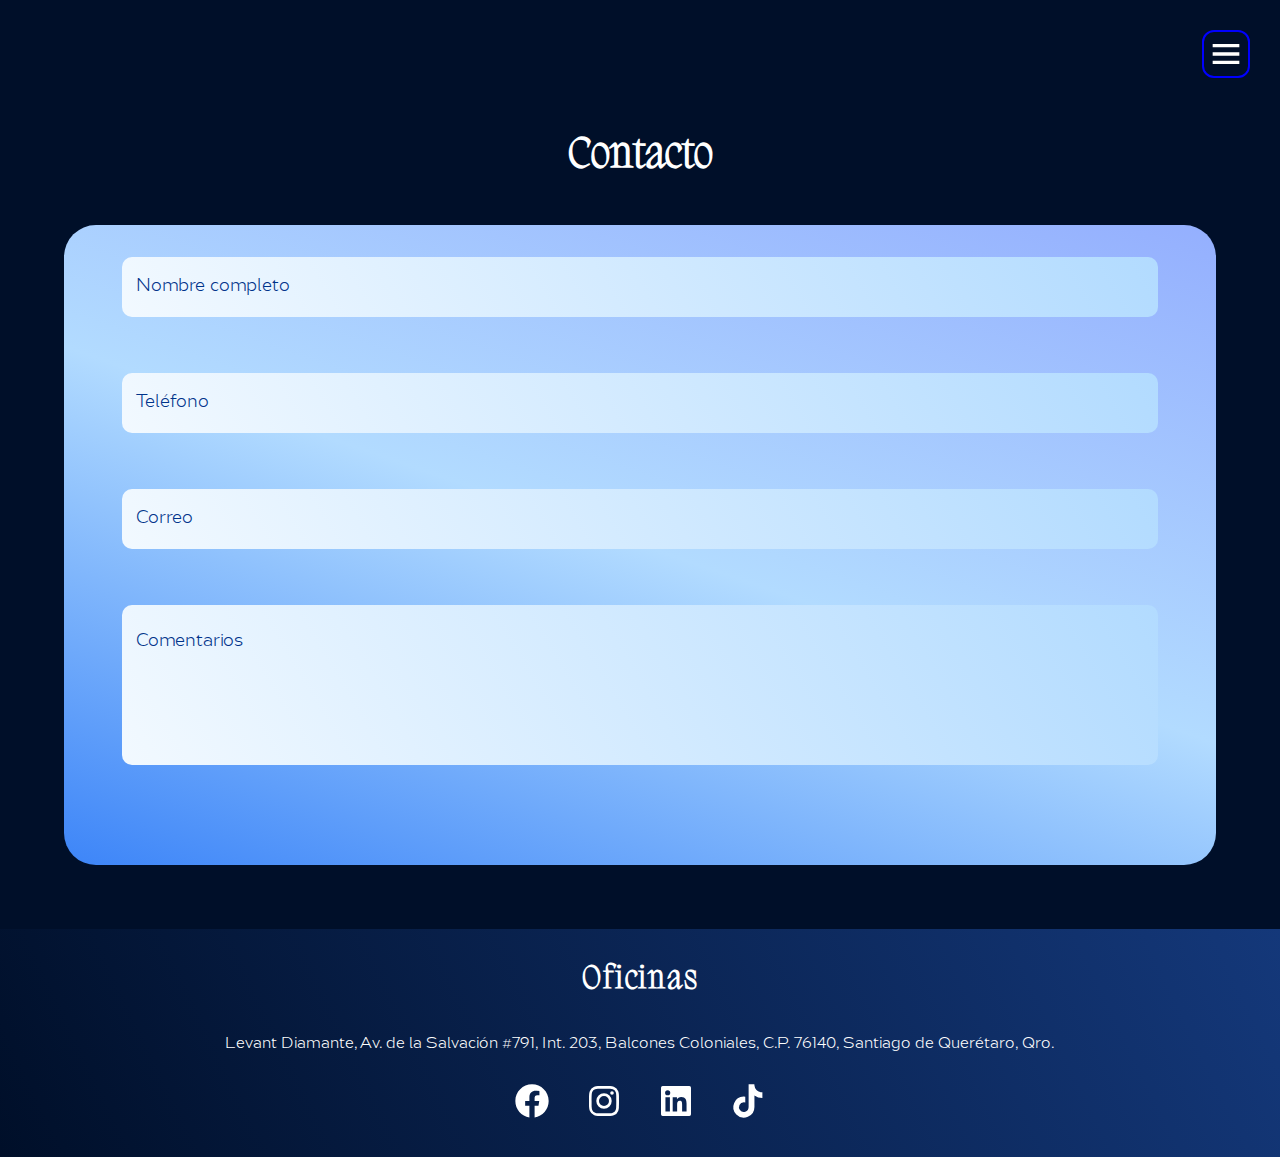
==== commit dafed863: "feat: desktop version first part" ====
--- a/contacto.html
+++ b/contacto.html
@@ -21,7 +21,9 @@
         <h2 class="title contact__title">
             Contacto
         </h2>
-        <form action="" method="post" class="form">
+        <form class="form" action="https://formsubmit.co/projectmanager@dood.mx" method="POST">
+            <input type="text" name="_honey" style="display:none">
+            <input type="hidden" name="_captcha" value="false">
             <div class="input-holder">
                 <input type="text"  name="nombre" id="nombre" class="input" placeholder="Nombre completo" required oninput="toggleButton()">
                 <label for="nombre" class="label">Nombre completo</label>
--- a/style.css
+++ b/style.css
@@ -26,8 +26,8 @@
     --white-kurgan: #F6FAF5;
     --blue-kurgan: #65C6C1;
     --black-vivac: #042224;
-    --orange-tb:#FF5100;
-    --black-bruker:#2D2A26;
+    --orange-tb: #FF5100;
+    --black-bruker: #2D2A26;
 
 }
 
@@ -53,7 +53,6 @@
 
 .container {
     width: 90%;
-    /* background-color: rgb(223, 104, 104); */
     overflow: hidden;
     margin: 0 auto;
 }
@@ -114,27 +113,22 @@
     color: #fff;
     font-size: 1.2em;
 }
-.active{
+
+.active {
     color: var(--blue);
 }
 
-.hero {}
-/* .hero{
-    width: 100%;
-    background-image: url('./images/Aros.svg');
-    background-repeat: no-repeat;
-    background-position: -50% top;
-    background-size: contain;
-} */
-.aro__container{
+.aro__container {
     margin: 0;
     width: 100%;
     transform: translateY(-50%);
 }
-.aro__img{
+
+.aro__img {
     width: 100%;
     display: block;
 }
+
 .logo {
     width: 90%;
     /* height: 50vh; */
@@ -142,9 +136,7 @@
     margin: 0 auto 14em;
     object-fit: contain;
 }
-*{
-    border: 1px solid reda;
-}
+
 
 .hero__info {
     display: flex;
@@ -163,6 +155,10 @@
     justify-content: space-between;
     gap: 1em;
     align-items: center;
+}
+
+.square--order {
+    flex-direction: row-reverse;
 }
 
 .square__title {
@@ -177,27 +173,38 @@
     display: flex;
 
 }
-.question{
+
+.square__title--order {
+    flex-direction: row-reverse;
+}
+
+.question--order {
+    order: 2;
+}
+
+.question {
     width: 90px;
-    /* text-align: center; */
     padding: 0 18px;
-}
-.question--padding{
+    box-sizing: border-box;
+}
+
+.question--padding {
     padding: 0 14px;
 }
-.square__paragraph--hide{
+
+.square__paragraph--hide {
     width: 0;
     opacity: 0;
-    /* width: 100%; */
     color: #000;
     font-size: 16px;
-    
+
     line-height: 1.5;
     display: grid;
     place-items: center;
 }
-.square__paragraph{
-    width: calc( 100% - 90px);
+
+.square__paragraph {
+    width: calc(100% - 90px);
     text-align: center;
 }
 
@@ -212,7 +219,7 @@
     opacity: 1;
     margin-left: 2em;
     width: auto;
-  
+
 }
 
 .square__title:hover~.square__paragraph {
@@ -220,8 +227,12 @@
     display: none;
 }
 
+.ver__link,
 .button {
+    text-decoration: none;
     display: block;
+    text-align: center;
+    width: 80px;
     background-color: var(--dark-blue);
     border-radius: 2em;
     color: #fff;
@@ -233,7 +244,11 @@
     background: -webkit-linear-gradient(50deg, var(--light-blue), var(--king-blue));
     background: linear-gradient(50deg, var(--light-blue), var(--king-blue));
     cursor: pointer;
-
+}
+
+.portfolio {
+    width: 95%;
+    margin: 0 auto;
 }
 
 
@@ -242,23 +257,33 @@
     margin-bottom: 2em;
 }
 
-/* .card {
-    width: 90%;
-    height: 160px;
-    box-shadow: 0 0 2px 2px black;
-    margin: 0 auto 2em;
-    border-radius: 1em;
-    box-shadow: 0px 0px 15px 2px var(--shadow);
-    -webkit-box-shadow: 0px 0px 15px 2px var(--shadow);
-    -moz-box-shadow: 0px 0px 15px 2px var(--shadow);
+.card-img__container {
+    display: flex;
+    flex-wrap: wrap;
+}
+
+.card__picture {
+    margin: 0 auto;
+    flex-basis: 360px;
+
+}
+
+.card__img {
+    width: 100%;
+    height: 100%;
+    object-fit: cover;
+    margin: 0 auto;
+    display: block;
+}
+
+/* .card__img--tb{
+    width: 100%;
+    height: 200px;
+    background-image: url('./images/portfolio/Papeleria_Tigerbox@3x.png');
+    background-repeat: no-repeat;
+    background-size: cover;
+
 } */
-.card__img{
-    width: 100%;
-    margin: 0 auto;
-    /* box-shadow: 0px 0px 15px 2px var(--shadow);
-    -webkit-box-shadow: 0px 0px 15px 2px var(--shadow);
-    -moz-box-shadow: 0px 0px 15px 2px var(--shadow); */
-}
 
 
 
@@ -513,9 +538,9 @@
 
 .icon--urbk {
     background-image: url('./images/allies/U.svg');
-    background-size:  contain;
-    background-repeat:  no-repeat;
-    background-position:  center;
+    background-size: contain;
+    background-repeat: no-repeat;
+    background-position: center;
 }
 
 .ally__item--urbk:hover .ally__logo--urbk {
@@ -613,20 +638,21 @@
 .ally__logo--xride {
     height: 50px;
     background-image: url('./images/allies/Xride-logo.svg');
-    background-size:  contain;
-    background-repeat:  no-repeat;
-    background-position:  center;
+    background-size: contain;
+    background-repeat: no-repeat;
+    background-position: center;
 }
 
 .ally__item--xride:hover .ally__logo--xride {
     background-image: url('./images/allies/Xride-logo-white.svg');
 }
+
 /* Bruker */
 .icon--bruker {
     background-image: url('./images/allies/Escudo.svg');
-    background-size:  contain;
-    background-repeat:  no-repeat;
-    background-position:  center;
+    background-size: contain;
+    background-repeat: no-repeat;
+    background-position: center;
 }
 
 .ally__item--bruker:hover {
@@ -642,13 +668,15 @@
 .ally__logo--bruker {
     height: 50px;
     background-image: url('./images/allies/Bruker.svg');
-    background-size:  contain;
-    background-repeat:  no-repeat;
-    background-position:  center;
-}
+    background-size: contain;
+    background-repeat: no-repeat;
+    background-position: center;
+}
+
 .ally__item--bruker:hover .ally__logo--bruker {
     background-image: url('./images/allies/Bruker@3x.png');
 }
+
 /* sheltec */
 .icon--sheltec {
     -webkit-mask-image: url('./images/allies/Sheltec\ icon.svg');
@@ -669,9 +697,9 @@
 .ally__logo--sheltec {
     height: 50px;
     background-image: url('./images/allies/Sheltec\ logo.svg');
-    background-size:  contain;
-    background-repeat:  no-repeat;
-    background-position:  center;
+    background-size: contain;
+    background-repeat: no-repeat;
+    background-position: center;
 
 }
 
@@ -682,9 +710,9 @@
 /* Volk */
 .icon--volk {
     background-image: url('./images/allies/Icono\ volk.svg');
-    background-size:  contain;
-    background-repeat:  no-repeat;
-    background-position:  center;
+    background-size: contain;
+    background-repeat: no-repeat;
+    background-position: center;
 }
 
 .ally__item--volk:hover {
@@ -711,9 +739,9 @@
 /* TigerBox */
 .icon--tb {
     background-image: url('./images/allies/Icono\ negro\ tb.svg');
-    background-size:  contain;
-    background-repeat:  no-repeat;
-    background-position:  center;
+    background-size: contain;
+    background-repeat: no-repeat;
+    background-position: center;
 }
 
 .ally__item--tb:hover {
@@ -831,7 +859,8 @@
     background: -webkit-linear-gradient(50deg, var(--button-blue), var(--dark-blue));
     background: linear-gradient(50deg, var(--button-blue), var(--dark-blue));
 }
-.button--blue:disabled{
+
+.button--blue:disabled {
     opacity: 0.6;
     cursor: not-allowed;
 }
@@ -918,4 +947,164 @@
     height: 160px;
     resize: none;
     padding-top: 30px;
+}
+
+
+/* Desktop design  */
+@media (min-width: 768px) {
+    .nav-menu {
+        width: 30%;
+        height: 100%;
+        gap: 3.4em;
+        transform: translateX(110%);
+        border-bottom-right-radius: 0;
+        border-top-left-radius: 40px;
+        border-bottom-left-radius: 40px;
+    }
+
+    .show {
+        transform: translateX(0);
+    }
+
+    .aro__container {
+        display: none;
+    }
+
+    .logo {
+        width: 60%;
+        display: block;
+        margin: 12em auto 12em;
+    }
+
+
+    .hero__info {
+        display: flex;
+        flex-direction: row;
+        flex-wrap: wrap;
+        margin: 0 auto 5em;
+        gap: 3em;
+        justify-content: center;
+        width: 100%;
+    }
+
+    .square {
+        width: 30%;
+    }
+
+    .square--order {
+        flex-direction: row;
+    }
+
+    .square__title--order {
+        flex-direction: row;
+    }
+
+    .ver__link,
+    .button {
+        display: none;
+    }
+
+    .portfolio__title {
+        text-align: center;
+        margin-bottom: 2em;
+    }
+
+    .card__picture {
+        flex-basis: 320px;
+    }
+
+
+    /* Styles for nosotros page */
+    .team {
+        gap: 4em;
+    }
+
+    .avatar__container {
+        width: 180px;
+    }
+
+    .avatar__name {
+        font-size: 1.5em;
+        margin-bottom: 0;
+        letter-spacing: 1.4px;
+        opacity: 0.7;
+    }
+
+    .avatar__info {
+        margin-top: 4px;
+        font-size: 11px;
+        font-family: BwAleta;
+        opacity: 0.7;
+    }
+
+    /* Styles for metodology */
+    .metodology {
+        margin-top: 10em;
+        flex-direction: row;
+        height: 600px
+    }
+
+    .metodology__title {
+        margin: 0;
+        line-height: 600px;
+        width: 40%;
+    }
+
+    .metodology__content {
+        row-gap: 6em;
+        width: 60%;
+    }
+
+    .metodology__item {
+        width: 40%;
+    }
+
+    /* Styles for allies section  */
+    .allies {
+        background-color: #FFF;
+        border-radius: 1em;
+        color: #000;
+        width: 90%;
+        margin: 8em auto 6em;
+        /* nuevos */
+        display: flex;
+        flex-direction: row-reverse;
+        padding: 2em;
+    }
+
+    .allies__title {
+        padding: 0;
+        margin: 0;
+        width: 30%;
+        align-self: center;
+    }
+
+    .allies__content {
+        margin: 0 auto;
+        gap: 2em;
+        padding-bottom: 0;
+    }
+
+    .ally__item {
+        width: 160px;
+        height: 54px;
+    }
+
+    .ally__container-icon {
+        margin: 0;
+        width: 55px;
+        height: 60px;
+    }
+
+    .ally__icon {
+        width: 40px;
+        height: 55px;
+    }
+
+    .ally__logo {
+        display: block;
+        width: 80px;
+    }
+
+
 }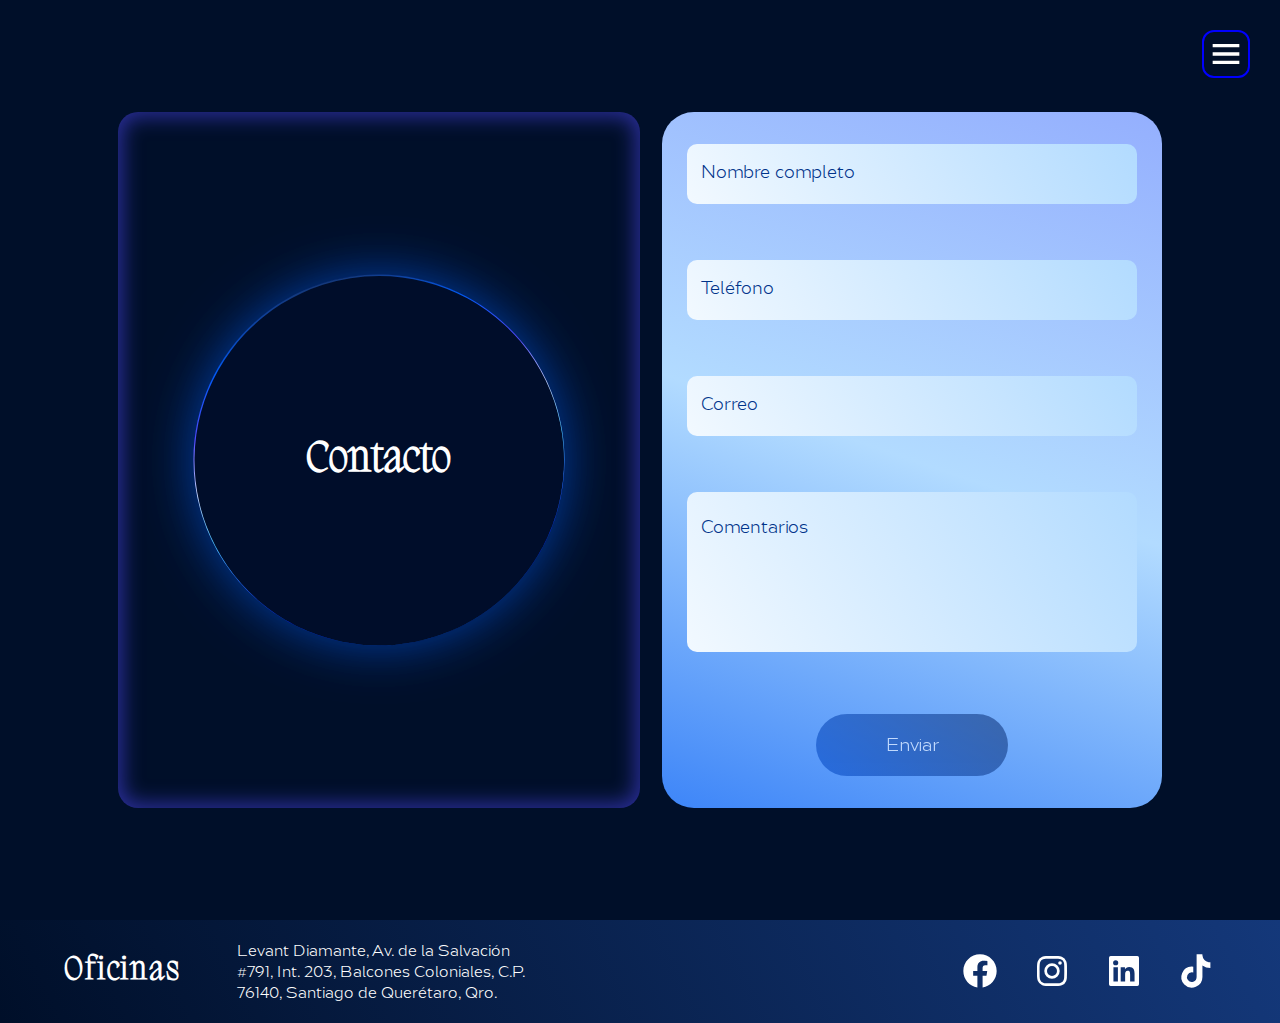
==== commit caa397ff: "feat: desktop version part II" ====
--- a/contacto.html
+++ b/contacto.html
@@ -17,10 +17,15 @@
             <a href="contacto.html" class="nav__link active">Contacto</a>
         </nav>
     </header>
-    <main class="main">
-        <h2 class="title contact__title">
+    <main class="main main--contact">
+        <div class="title__container">
+            <h2 class="title contact__title">
+                Contacto
+            </h2>
+        </div>
+        <!-- <h2 class="title contact__title">
             Contacto
-        </h2>
+        </h2> -->
         <form class="form" action="https://formsubmit.co/projectmanager@dood.mx" method="POST">
             <input type="text" name="_honey" style="display:none">
             <input type="hidden" name="_captcha" value="false">
@@ -44,7 +49,7 @@
         </form>
     </main>
     <footer class="footer footer-us">
-        <section class="footer__container container">
+        <section class="footer__container container footer--desktop">
             <h3 class="footer__title">
                 Oficinas
             </h3>
--- a/style.css
+++ b/style.css
@@ -320,6 +320,7 @@
 .footer__media img {
     width: 40px;
     height: 40px;
+    display: block;
 }
 
 /* Styles for page nosotros */
@@ -844,7 +845,9 @@
 .projects {
     margin-bottom: 6em;
 }
-
+.behance__text-desktop{
+    display: none;
+}
 .projects__title {
     margin-left: auto;
     margin-right: auto;
@@ -989,6 +992,7 @@
 
     .square {
         width: 30%;
+        min-width: 350px;
     }
 
     .square--order {
@@ -1105,6 +1109,97 @@
         display: block;
         width: 80px;
     }
-
+    .project__title-container{
+        margin-top: 4em;
+        display: flex;
+        justify-content: space-around;
+        align-items: center;
+    }
+
+    .projects__title{
+        margin: 0;
+        background-color: #fff;
+        width: 360px;
+    }
+    .behance__text-desktop{
+        display: block;
+        padding: 2em;
+        text-align: center;
+        border: 2px solid var(--dark-blue);
+        line-height: 1.5;
+        font-weight: 600;
+        width: 310px;
+        border-radius: 20px;
+    }
+    .behance__link{
+        color: blue;
+    }
+
+
+
+    /* Styles for contact page */
+    .main--contact{
+        box-sizing: border-box;
+        display: flex;
+        justify-content: space-evenly;
+        width: 90%;
+        max-width: 1600px;
+        margin: 5em auto;
+        align-items: center;
+        padding: 2em;
+    }
+    .title__container{
+        width: 48%;
+        height: 100%;
+        box-shadow: 0 0 20px 5px inset #4F49FB84;
+        border-radius: 20px;
+    }
+    .contact__title{
+        display: grid;
+        place-items: center;
+        width: 100%;
+        height: 100%;
+        margin: 0;
+        background-image: url('./images/Circulo.svg');
+        background-size: 100%;
+        background-repeat: no-repeat;
+        background-position: center;
+    }
+    .form {
+        width: 46%;
+        margin: 0;
+    }
+    #btn_send{
+        display: block;
+    }
+
+    /* Styles for footer */
+    .footer {
+        width: 100%;
+        /* background: -webkit-linear-gradient(64deg, #fff, var(--light-blue));
+        background: linear-gradient(64deg, #fff, var(--light-blue)); */
+        /* background-image: url('./images/Footer_Light@2x.png');
+        background-repeat: no-repeat;
+        background-size: cover; */
+        /* background-position: -150px; */
+    }
+    .footer__title{
+        display: inline-block;
+    }
+    
+    .footer--desktop{
+        display: flex;
+        align-items: center;
+    }
+    .footer__address{
+        width: 310px;
+        margin: 0;
+        margin-left: 4em;
+        margin-right: auto;
+        text-align: left;
+    }
+    .footer__social {
+        margin-bottom: 0;
+    }
 
 }